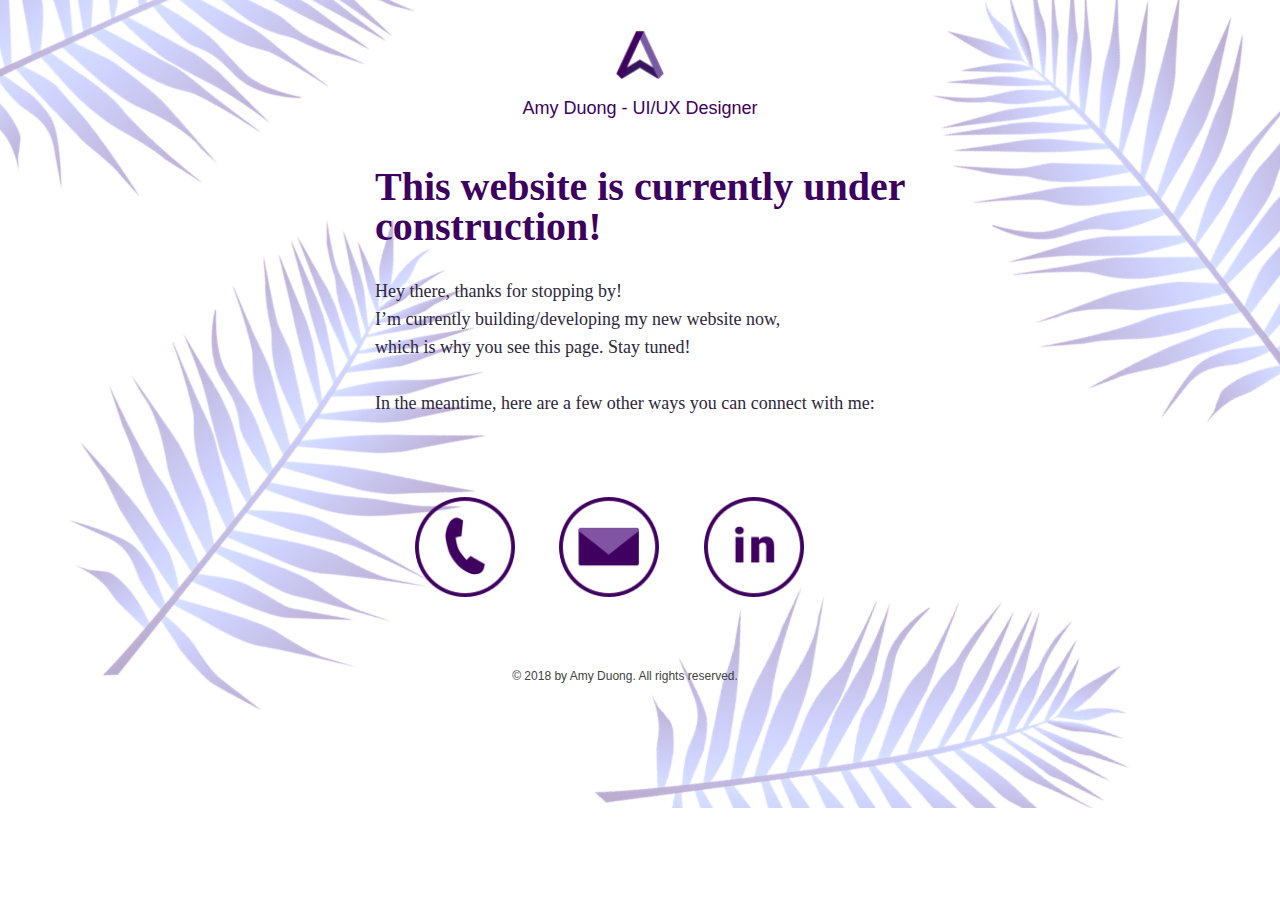
==== index.html @ e8aac8cb "Initial commit/release" ====
<!DOCTYPE html>
<html>

	<head>
		<meta charset="utf-8">
		<meta name="viewport" content="width=device-width, initial-scale=1.0">
		<title> Amy Duong - UX </title>

		<link rel="stylesheet" href="style.css">
	</head>

	<body>
		
		<header>
			<img src="img/icon.png" alt="icon">
			<h1> Amy Duong - UI/UX Designer</h1>
		</header>

		<main> 
			<h3>This website is currently under construction!</h3>
			
			<p>
			Hey there, thanks for stopping by!<br>
			I’m currently building/developing my new website now, <br>which is why you see this page. Stay tuned!
			
			<br><br>
			In the meantime, here are a few other ways you can connect with me:
			</p> 
		</main>


		<footer>
			<div id="footer-social"> 
				<a href="tel:5105006575">
					<img src="img/icon-phone.png" alt="phone icon">
				</a>

				<a href="mailto:amyduong@berkeley.edu"> 
					<img src="img/icon-mail.png" alt="email icon">
				</a>

				<a href="https://linkedin.com/in/amyduongux">
					<img src="img/icon-linkedin.png" alt="linkedin icon">
				</a>
			</div>
			<p>© 2018 by Amy Duong. All rights reserved.</p>
		</footer> 

	</body>

</html>
---- style.css ----
/* 
html5doctor.com Reset Stylesheet
v1.6.1
Last Updated: 2010-09-17
Author: Richard Clark - http://richclarkdesign.com 
Twitter: @rich_clark
*/

html, body, div, span, object, iframe,
h1, h2, h3, h4, h5, h6, p, blockquote, pre,
abbr, address, cite, code,
del, dfn, em, img, ins, kbd, q, samp,
small, strong, sub, sup, var,
b, i,
dl, dt, dd, ol, ul, li,
fieldset, form, label, legend,
table, caption, tbody, tfoot, thead, tr, th, td,
article, aside, canvas, details, figcaption, figure, 
footer, header, hgroup, menu, nav, section, summary,
time, mark, audio, video {
    margin:0;
    padding:0;
    border:0;
    outline:0;
    font-size:100%;
    vertical-align:baseline;
    background:transparent;
}

body {
    line-height:1;
}

article,aside,details,figcaption,figure,
footer,header,hgroup,menu,nav,section { 
    display:block;
}

nav ul {
    list-style:none;
}

blockquote, q {
    quotes:none;
}

blockquote:before, blockquote:after,
q:before, q:after {
    content:'';
    content:none;
}

a {
    margin:0;
    padding:0;
    font-size:100%;
    vertical-align:baseline;
    background:transparent;
}

/* change colours to suit your needs */
ins {
    background-color:#ff9;
    color:#000;
    text-decoration:none;
}

/* change colours to suit your needs */
mark {
    background-color:#ff9;
    color:#000; 
    font-style:italic;
    font-weight:bold;
}

del {
    text-decoration: line-through;
}

abbr[title], dfn[title] {
    border-bottom:1px dotted;
    cursor:help;
}

table {
    border-collapse:collapse;
    border-spacing:0;
}

/* change border colour to suit your needs */
hr {
    display:block;
    height:1px;
    border:0;   
    border-top:1px solid #cccccc;
    margin:1em 0;
    padding:0;
}

input, select {
    vertical-align:middle;
}


/* OVERRIDE */
* {
    text-decoration: none;
    margin: 0;
    padding: 0;
    border: 0;
}

html {
	background-image: url(img/bg-img.png);
    background-position: center;
    background-repeat: no-repeat;
    background-size: cover;
}

body {
    font-family: 'Poppins', 'Arial', 'Heiti SC', 'Heiti TC', sans-serif;
    margin: 0;
    width: 100%;
}

/* DESKTOP SITE */
	header {
	    width: 100%;
	    height: 100%;
	}

	header img {
	    width: 48px;
	    margin: 0 auto;
	    padding: 30px 0 0 0;
	    display: block;
	}

	header h1 {
		font-size: 18px;
		text-align: center;
		font-weight: 400;
		color: #3D005F;
		padding: 20px;
	}

	main {
		text-align: left;
	}

	main h3 {
		font-family: 'Poppins';
		font-size: 40px;
		color: #3D005F;
		width: 530px;
		margin: 0 auto;
		padding: 30px 0 20px 0;

	}

	main p {
		font-family: 'Gujarati Sangam MN';
		font-size: 18px;
		line-height: 28px;
		color: #2E273B;
		width: 530px;
		margin: 0 auto;
		padding: 10px 0;
	}

	footer {
	    width: 100vw;
	    margin: 0 auto;
	    display: block;
	}


	#footer-social {
		width: 490px;
	    display: block;
	    margin: 0 auto;
	    padding: 50px 0 20px 0;
	}

	#footer-social a {
	    display: inline-block;
	    margin: 0 auto;
	}

	#footer-social img {
	    width: 100px;
	    height: 100px;
	    padding: 20px;
	}

	footer p {
	    font-size: 12px;
	    text-align: center;
	    color: #424242;
	    padding: 30px 30px 10px 0;
	}

/*	MOBILE SITE  */

@media only screen and (max-width: 420px) {
	* {
    padding: 20px;
	}

	header {
		padding: 20px;
	}

	header img {
		width: 80px;
		margin: auto;
	}

	header h1 {
		font-size: 24px;
	}
}
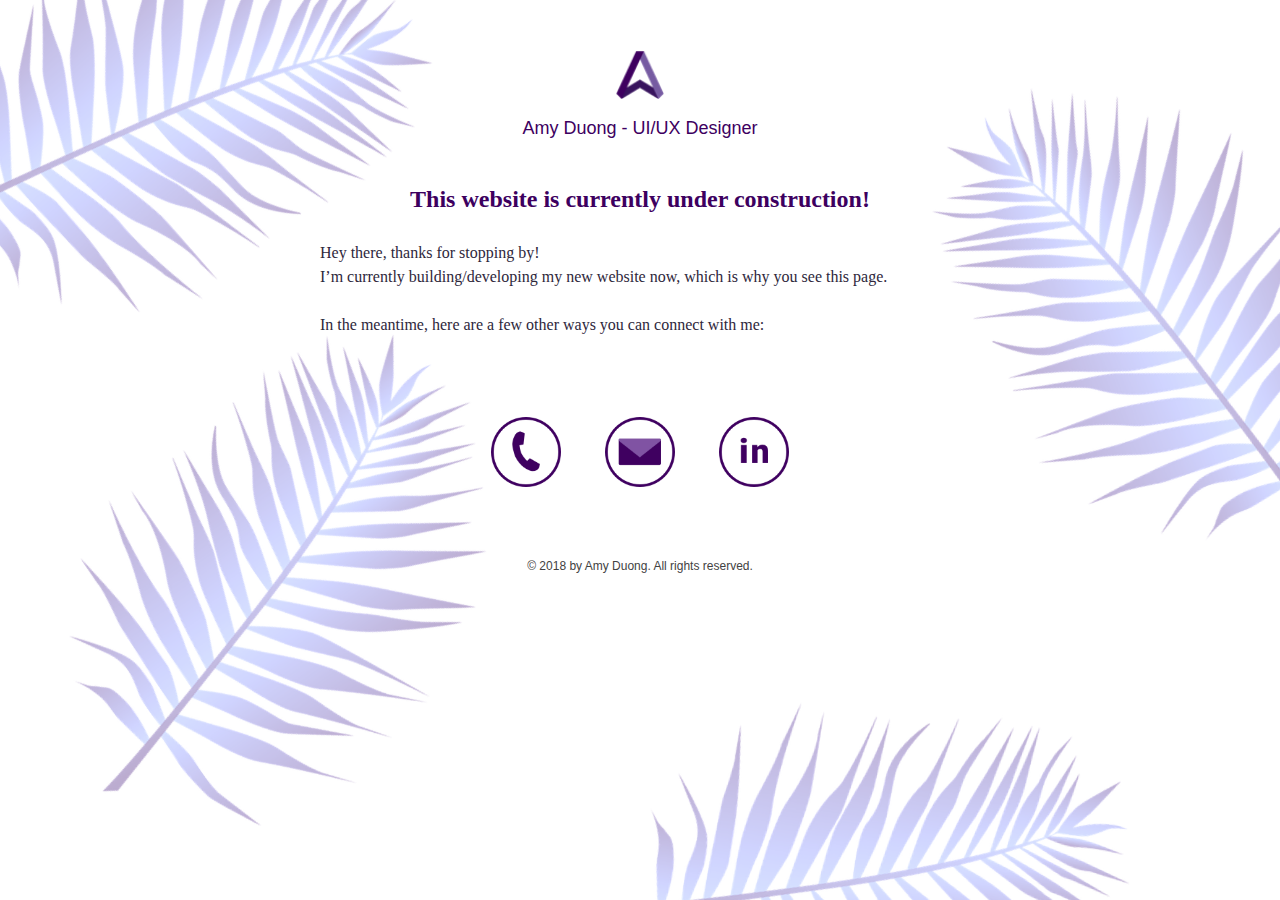
==== commit 11cc3d76: "Fixed css to be mobile friendly" ====
--- a/index.html
+++ b/index.html
@@ -21,7 +21,7 @@
 			
 			<p>
 			Hey there, thanks for stopping by!<br>
-			I’m currently building/developing my new website now, <br>which is why you see this page. Stay tuned!
+			I’m currently building/developing my new website now, which is why you see this page.
 			
 			<br><br>
 			In the meantime, here are a few other ways you can connect with me:
--- a/style.css
+++ b/style.css
@@ -112,21 +112,26 @@
 
 html {
 	background-image: url(img/bg-img.png);
-    background-position: center;
+    background-position: initial;
     background-repeat: no-repeat;
     background-size: cover;
 }
 
 body {
     font-family: 'Poppins', 'Arial', 'Heiti SC', 'Heiti TC', sans-serif;
-    margin: 0;
-    width: 100%;
-}
-
-/* DESKTOP SITE */
+}
+
+/* MOBILE SITE */
+@media only screen and (max-width: 420px) {
+	html {
+		background-image: url(img/bg-img-mobile420.png);
+		background-position: initial;
+	}
+
 	header {
 	    width: 100%;
 	    height: 100%;
+	    padding-top: 30px;
 	}
 
 	header img {
@@ -145,38 +150,40 @@
 	}
 
 	main {
-		text-align: left;
+		text-align: center;
 	}
 
 	main h3 {
 		font-family: 'Poppins';
-		font-size: 40px;
-		color: #3D005F;
-		width: 530px;
+		font-size: 24px;
+		color: #3D005F;
+		width: 80vw;
 		margin: 0 auto;
 		padding: 30px 0 20px 0;
 
 	}
 
 	main p {
+		text-align: left;
 		font-family: 'Gujarati Sangam MN';
-		font-size: 18px;
-		line-height: 28px;
+		font-size: 16px;
+		line-height: 24px;
 		color: #2E273B;
-		width: 530px;
-		margin: 0 auto;
-		padding: 10px 0;
+		width: 75vw;
+		margin: 0 auto;
+		padding: 30px 0 0 0;
 	}
 
 	footer {
-	    width: 100vw;
-	    margin: 0 auto;
-	    display: block;
+	    width: fit-content;
+	    margin: 0 auto;
+	    display: block;
+	    padding-top: 20px;
 	}
 
 
 	#footer-social {
-		width: 490px;
+		width: fit-content;
 	    display: block;
 	    margin: 0 auto;
 	    padding: 50px 0 20px 0;
@@ -188,8 +195,8 @@
 	}
 
 	#footer-social img {
-	    width: 100px;
-	    height: 100px;
+	    width: 70px;
+	    height: 70px;
 	    padding: 20px;
 	}
 
@@ -197,33 +204,96 @@
 	    font-size: 12px;
 	    text-align: center;
 	    color: #424242;
-	    padding: 30px 30px 10px 0;
-	}
-
-/*	MOBILE SITE  */
-
-@media only screen and (max-width: 420px) {
-	* {
-    padding: 20px;
-	}
-
+	    padding: 30px 0 10px 0;
+	}
+}
+
+
+/* DESKTOP */
+@media only screen and (min-width: 750px) {
 	header {
+	    width: 100%;
+	    height: 100%;
+	}
+
+	header img {
+	    width: 48px;
+	    margin: 0 auto;
+	    padding: 50px 0 0 0;
+	    display: block;
+	}
+
+	header h1 {
+		font-size: 18px;
+		text-align: center;
+		font-weight: 400;
+		color: #3D005F;
 		padding: 20px;
 	}
 
-	header img {
-		width: 80px;
-		margin: auto;
-	}
-
-	header h1 {
+	main {
+		text-align: center;
+	}
+
+	main h3 {
+		font-family: 'Poppins';
 		font-size: 24px;
-	}
-}
-
-
-
-
-
-
-
+		color: #3D005F;
+		width: 80vw;
+		margin: 0 auto;
+		padding: 30px 0 20px 0;
+
+	}
+
+	main p {
+		text-align: left;
+		font-family: 'Gujarati Sangam MN';
+		font-size: 16px;
+		line-height: 24px;
+		color: #2E273B;
+		width: 50vw;
+		margin: 0 auto;
+		padding: 10px 0;
+	}
+
+	footer {
+	    width: fit-content;
+	    margin: 0 auto;
+	    display: block;
+	}
+
+
+	#footer-social {
+		width: fit-content;
+	    display: block;
+	    margin: 0 auto;
+	    padding: 50px 0 20px 0;
+	}
+
+	#footer-social a {
+	    display: inline-block;
+	    margin: 0 auto;
+	}
+
+	#footer-social img {
+	    width: 70px;
+	    height: 70px;
+	    padding: 20px;
+	}
+
+	footer p {
+	    font-size: 12px;
+	    text-align: center;
+	    color: #424242;
+	    padding: 30px 0 10px 0;
+	}
+}
+
+
+
+
+
+
+
+
+
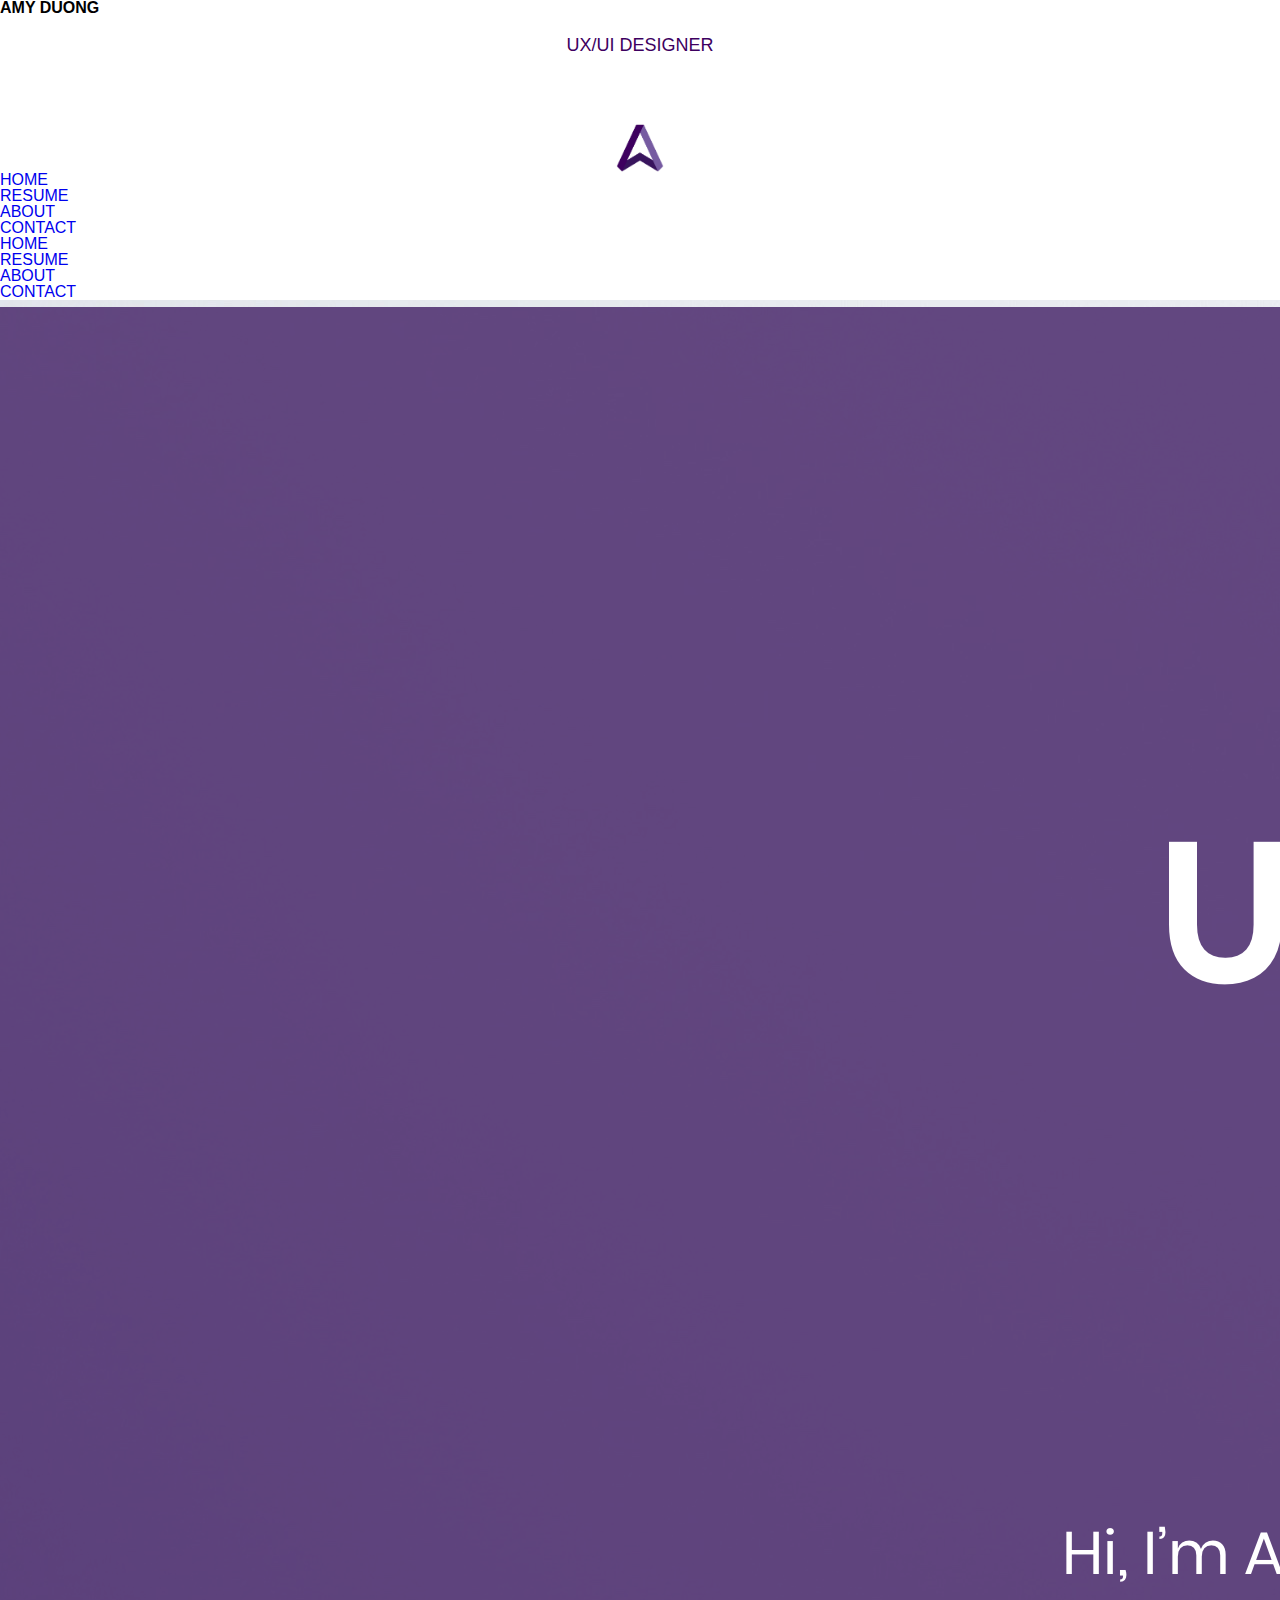
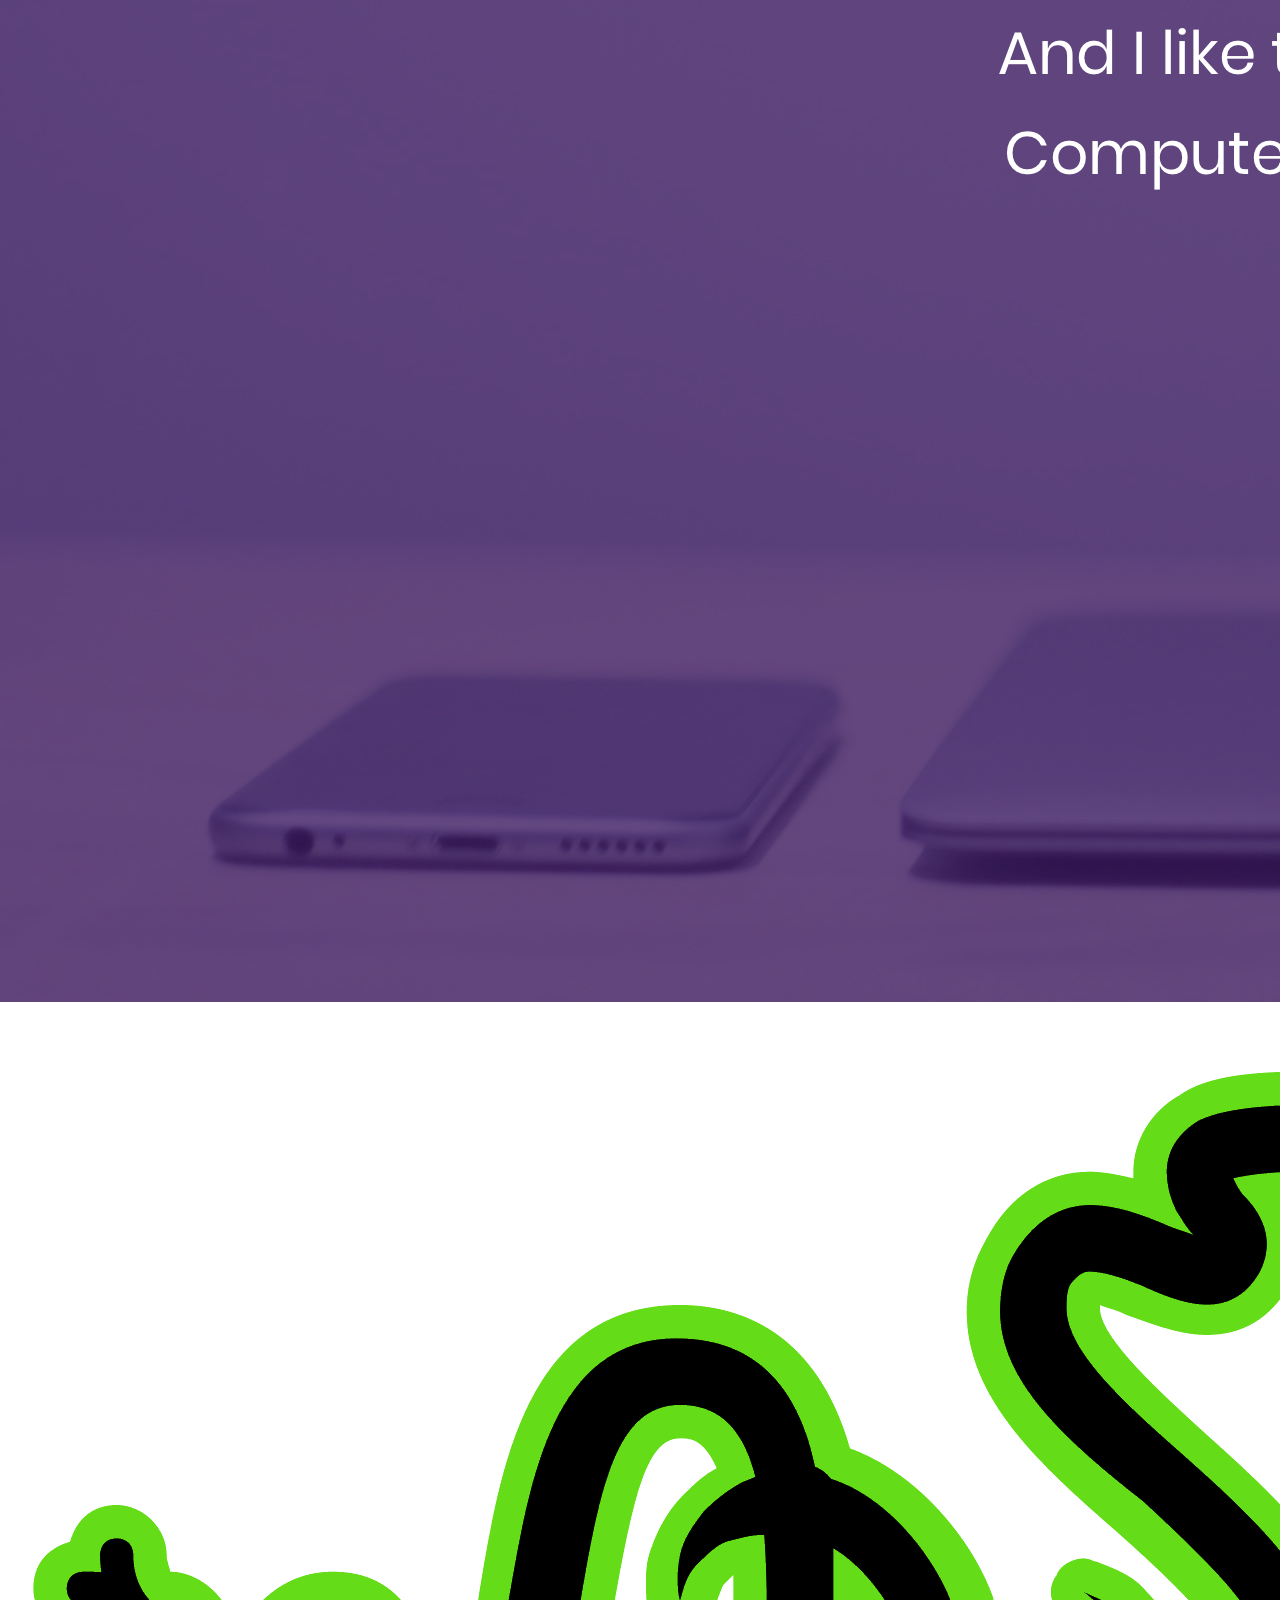
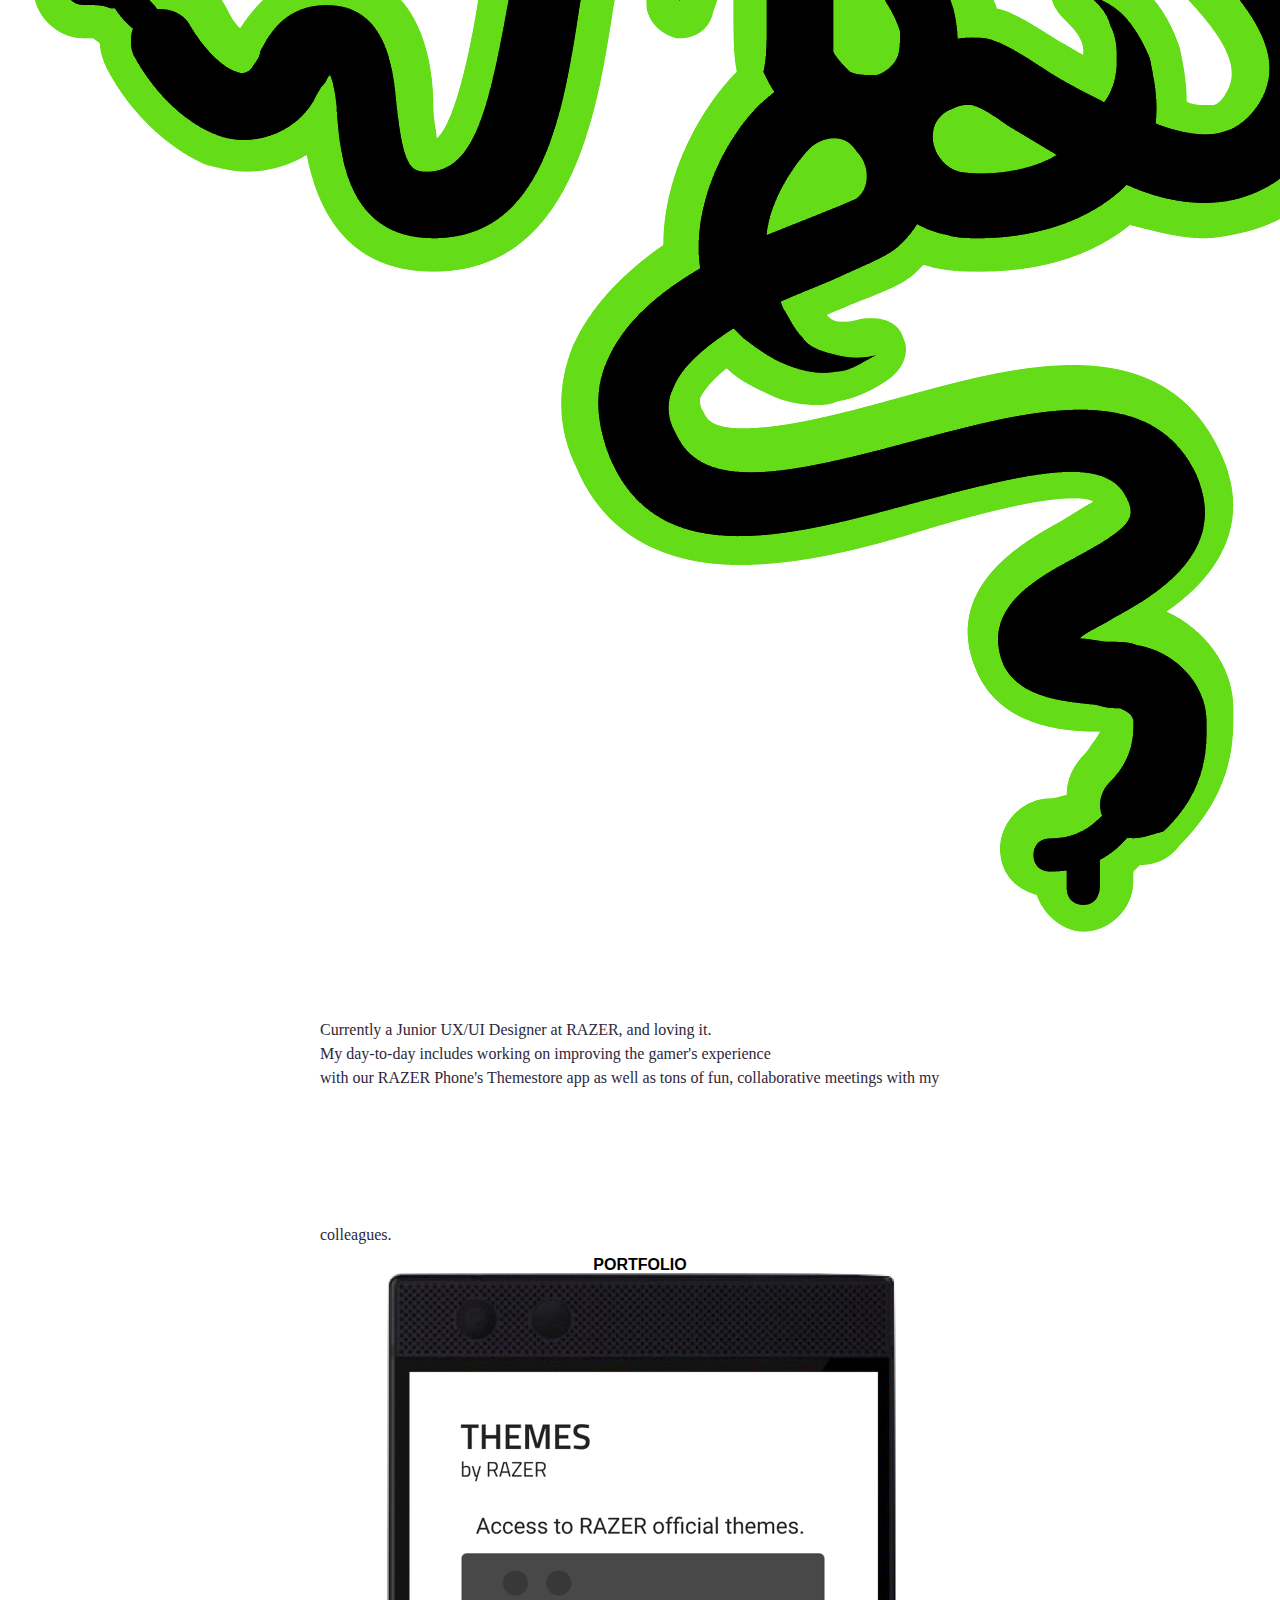
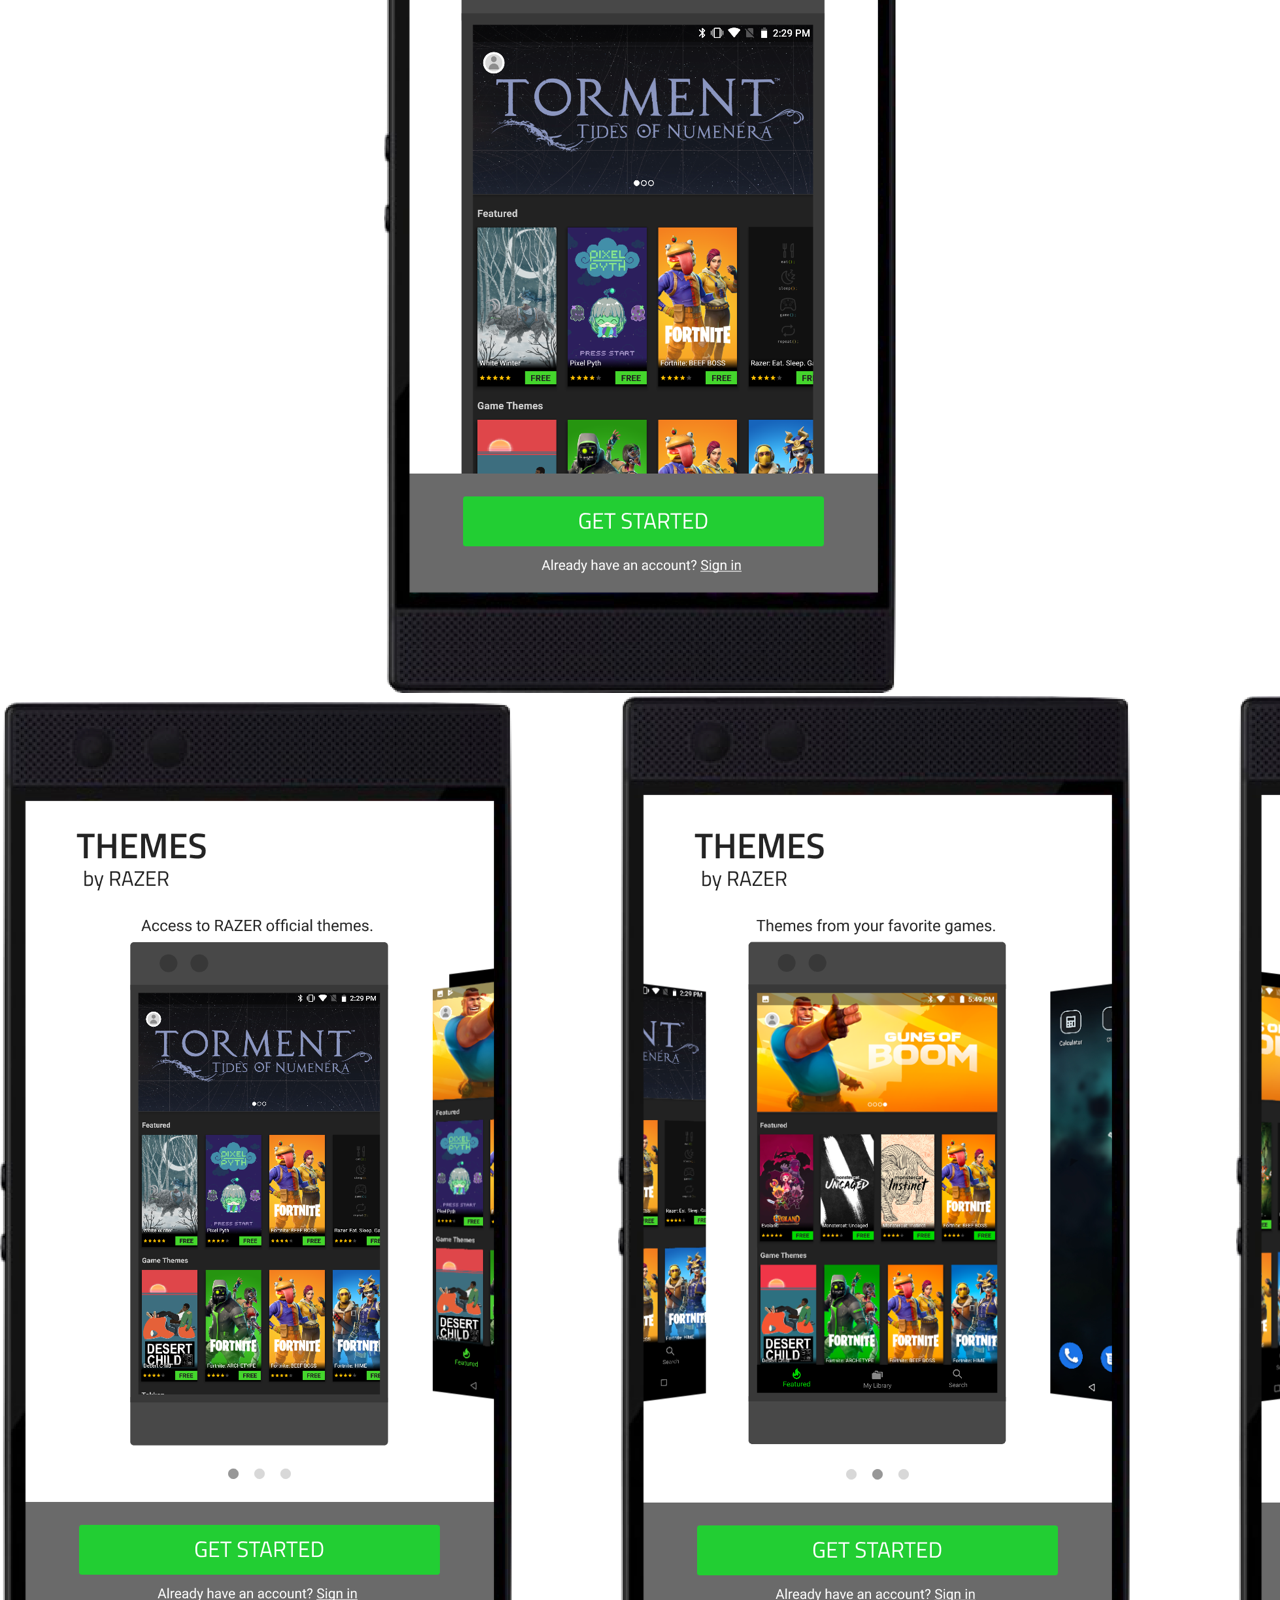
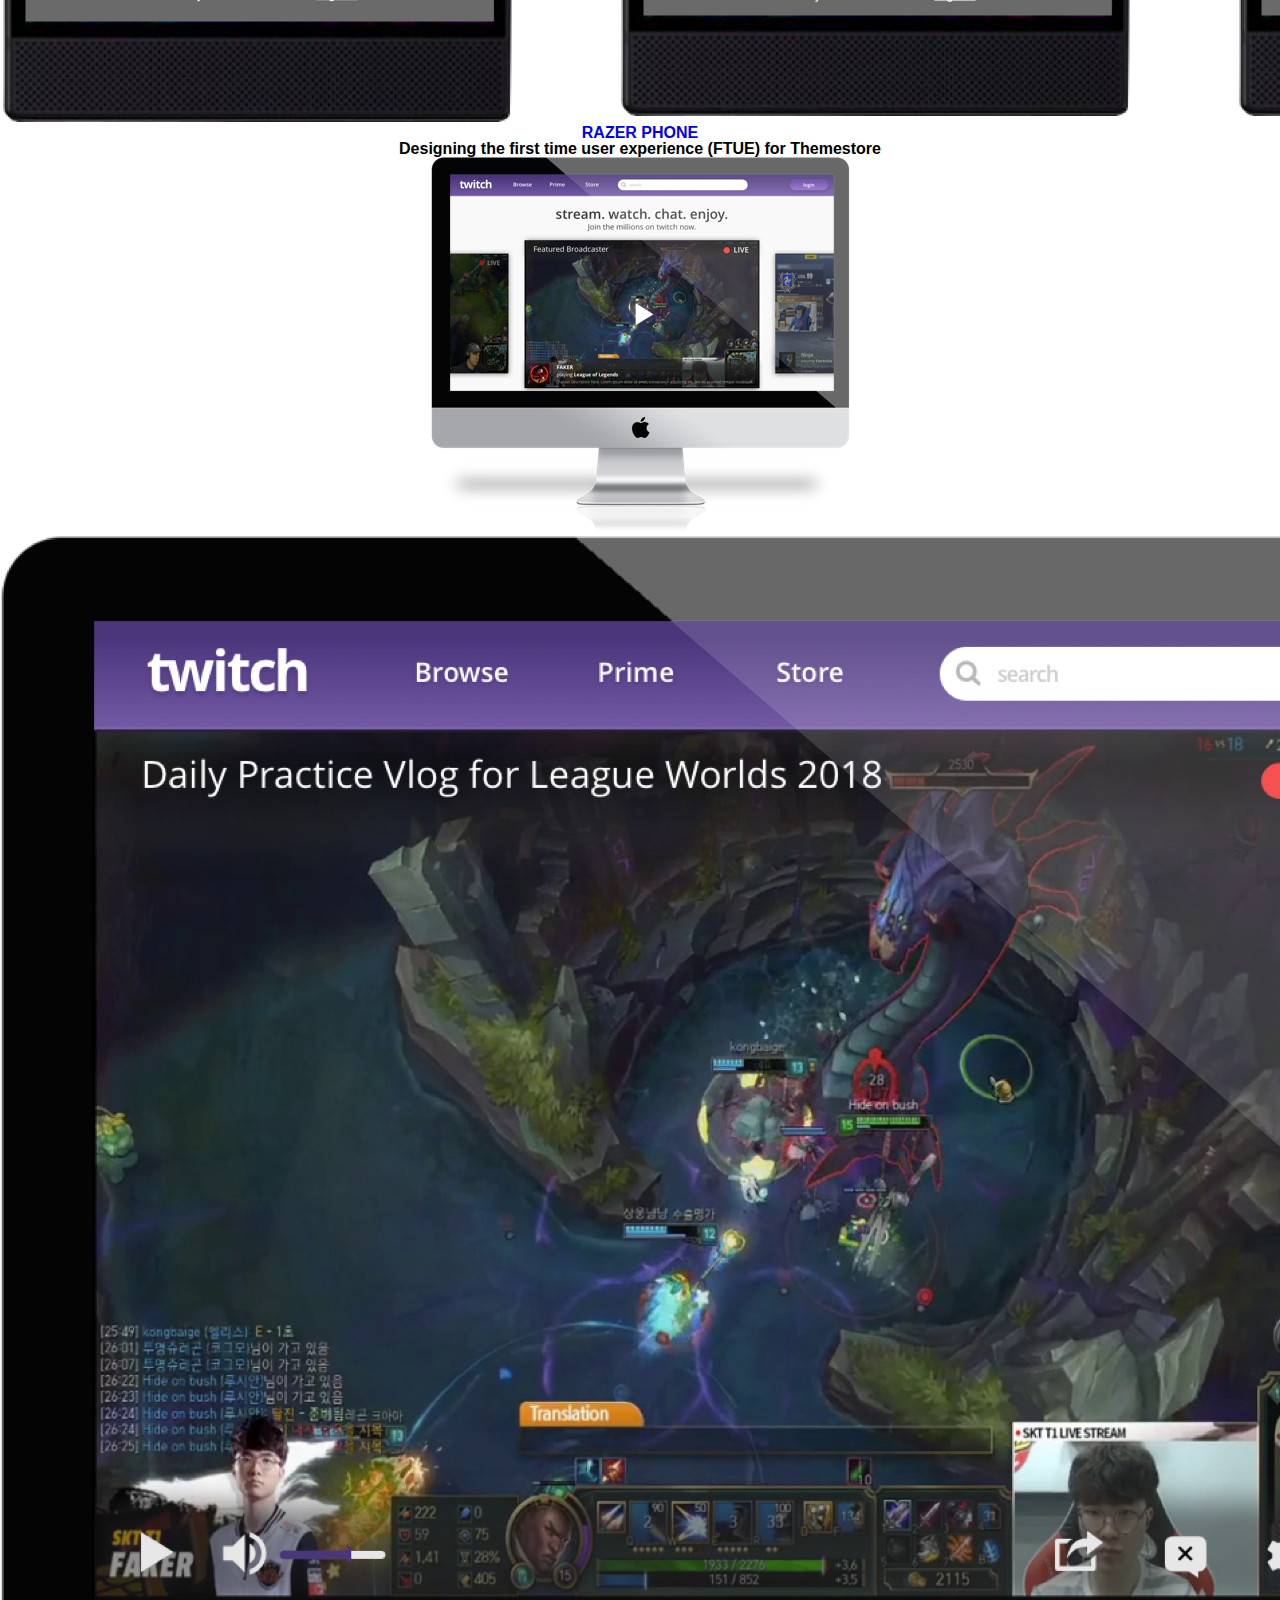
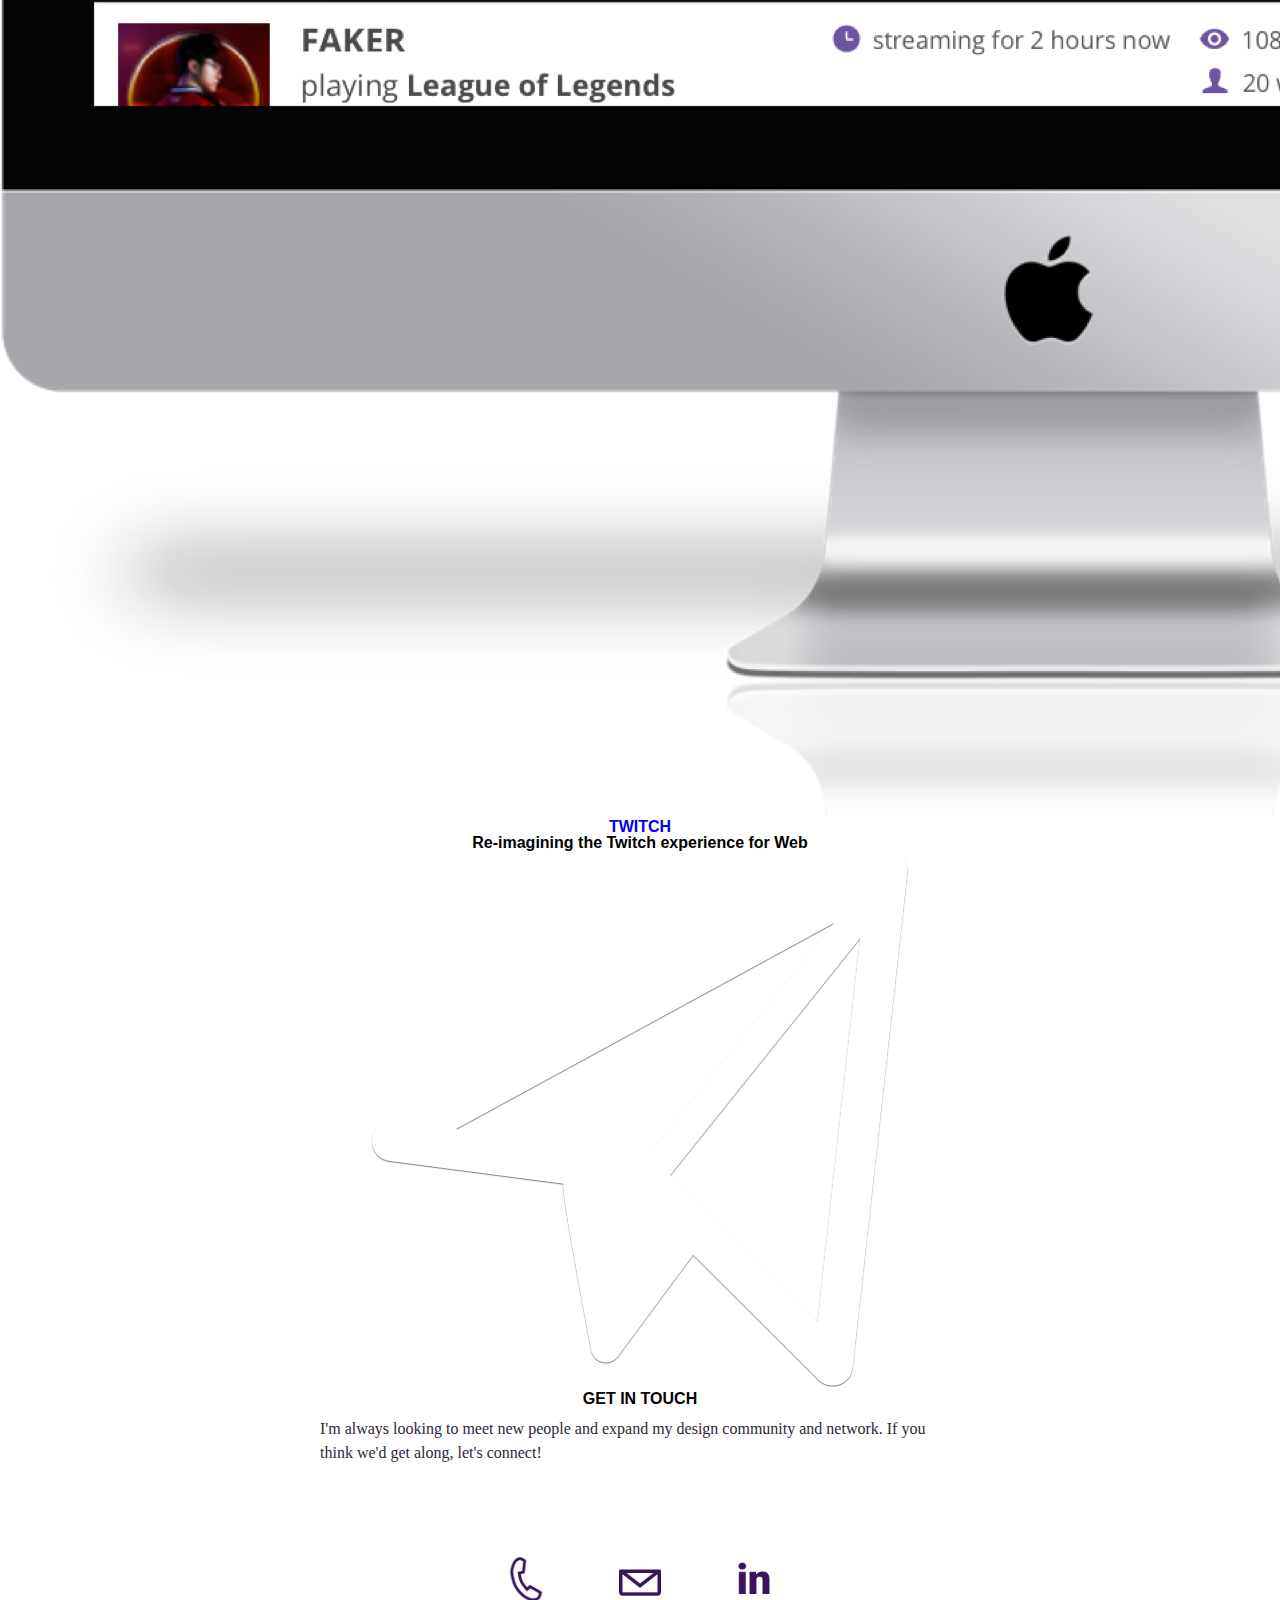
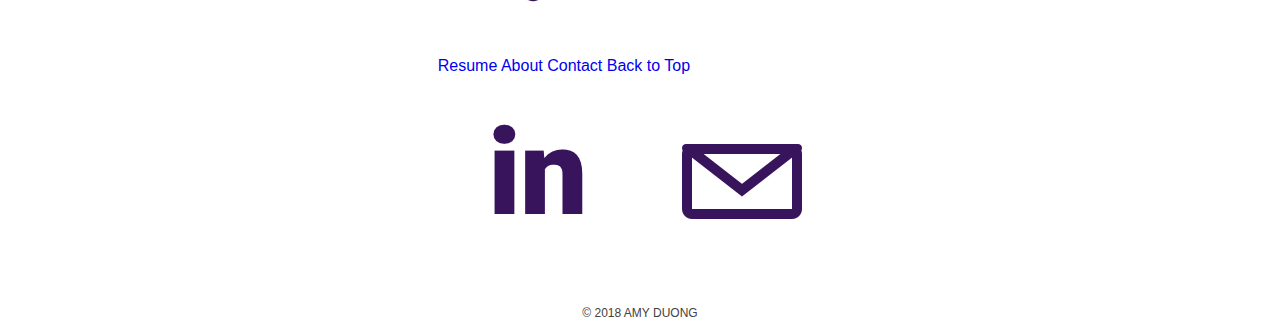
==== commit c60966dc: "Initial Website Build" ====
--- a/index.html
+++ b/index.html
@@ -2,49 +2,93 @@
 <html>
 
 	<head>
-		<meta charset="utf-8">
-		<meta name="viewport" content="width=device-width, initial-scale=1.0">
-		<title> Amy Duong - UX </title>
-
-		<link rel="stylesheet" href="style.css">
+		<meta charset="utf-8"/>
+		<meta name="viewport" content="width=device-width, initial-scale=1">
+		<title>Amy Duong - UX Designer</title>
+		<link rel="stylesheet" type="text/css" href="style.css"/>
+		<link rel="shortcut icon" type="image/png" href="img/favicon.png"/>
 	</head>
 
 	<body>
-		
 		<header>
-			<img src="img/icon.png" alt="icon">
-			<h1> Amy Duong - UI/UX Designer</h1>
+			<div class="mobile-show">
+				<h2> AMY DUONG </h2>
+				<h1> UX/UI DESIGNER </h1>
+				<a href="index.html"> <img id="icon" src="img/icon.png"> </a> 
+			</div>
+
+			<nav class="mobile-show"> 
+				<ul>
+					<li> <a href="index.html" class="current"> HOME </a></li>
+					<li> <a href="#.html"> RESUME </a></li>
+					<li> <a href="#.html"> ABOUT </a></li>
+					<li> <a href="#.html"> CONTACT </a></li>
+				</ul>
+			</nav>
+
+			<nav class="mobile-hide"> 
+				<a href="#" id="menu-icon"> </a>
+				<ul>
+					<li> <a href="index.html" class="current"> HOME </a></li>
+					<li> <a href="resume.html"> RESUME </a></li>
+					<li> <a href="about.html"> ABOUT </a></li>
+					<li> <a href="contact.html"> CONTACT </a></li>
+				</ul>
+			</nav>
 		</header>
+		<!---End Header--->
 
-		<main> 
-			<h3>This website is currently under construction!</h3>
+		<main>
+			<img id="heroimage" class="mobile-hide" src="img/heroimage.png">
+
+			<div id="resume-section" class="mobile-hide"> 
+				<img id="razer-img" src="img/razer.png">
+				<p> Currently a Junior UX/UI Designer at RAZER, and loving it. <br> My day-to-day includes working on improving the gamer's experience <br>with our RAZER Phone's Themestore app as well as tons of fun, collaborative meetings with my colleagues. 
+				<a href="resume.html"> <img id="resume-button" src="img/resume-button.png"> </a> 
+			</div>
 			
-			<p>
-			Hey there, thanks for stopping by!<br>
-			I’m currently building/developing my new website now, which is why you see this page.
-			
-			<br><br>
-			In the meantime, here are a few other ways you can connect with me:
-			</p> 
+			<h4 class="mobile-hide"> PORTFOLIO </h4>
+			<a href="#.html"> <img id="proj1-mobileimg" class="mobile-show" src="img/rp-image-mobile.png"> </a>
+			<a href="#.html"> <img id="proj1-desktopimg" class="mobile-hide" src="img/rp-image-desktop.png"> </a>
+			<a href="#.html"> <h2> RAZER PHONE </h2> </a>
+			<h1> Designing the first time user experience (FTUE) for Themestore </h1>
+
+			<div id="proj1-2border"> </div>
+			<a href="#.html"> <img id="proj2-mobileimg" class="mobile-show" src="img/twitch-image-mobile.png"> </a>
+			<a href="#.html"> <img id="proj2-desktopimg" class="mobile-hide" src="img/twitch-image-desktop.png"> </a>
+			<a href="#.html"> <h2> TWITCH </h2> </a>
+			<h1> Re-imagining the Twitch experience for Web </h1>
+
+			<section class="mobile-hide"> 
+				<img id="airplane" src="img/airplane.png">
+				<h2> GET IN TOUCH </h2>
+				<p> I'm always looking to meet new people and expand my design community and network. If you think we'd get along, let's connect! </p>
+
+				<div id="footer-social"> 
+					<a href="tel:5105006575"> <img src="img/icon-phone-footer.png" alt="phone icon"> </a>
+					<a href="mailto:amyduong@berkeley.edu"> <img src="img/icon-email.png" alt="email icon"> </a>
+					<a href="https://linkedin.com/in/amyduongux"> <img src="img/icon-linkedin.png" alt="linkedin icon"> </a>
+				</div>
+			</section>
 		</main>
 
+		<footer>
+			<div class="mobile-show"> 
+				<div class="footer-nav"> 
+					<a href="resume.html">Resume</a>
+					<a href="about.html">About</a>
+					<a href="contact.html">Contact</a>
+					<a href="index.html">Back to Top</a>
+				</div>
 
-		<footer>
-			<div id="footer-social"> 
-				<a href="tel:5105006575">
-					<img src="img/icon-phone.png" alt="phone icon">
-				</a>
+				<div class="footer-social"> 
+					<a href="https://linkedin.com/in/amyduongux"> <img src="img/icon-linkedin.png" alt="LinkedIn icon"> </a>
 
-				<a href="mailto:amyduong@berkeley.edu"> 
-					<img src="img/icon-mail.png" alt="email icon">
-				</a>
-
-				<a href="https://linkedin.com/in/amyduongux">
-					<img src="img/icon-linkedin.png" alt="linkedin icon">
-				</a>
+					<a href="mailto:amyduong@berkeley.edu"> <img src="img/icon-email.png" alt="E-mail icon"> </a>
+					<p>© 2018 AMY DUONG</p>
+				</div>
 			</div>
-			<p>© 2018 by Amy Duong. All rights reserved.</p>
-		</footer> 
+		</footer>
 
 	</body>
 
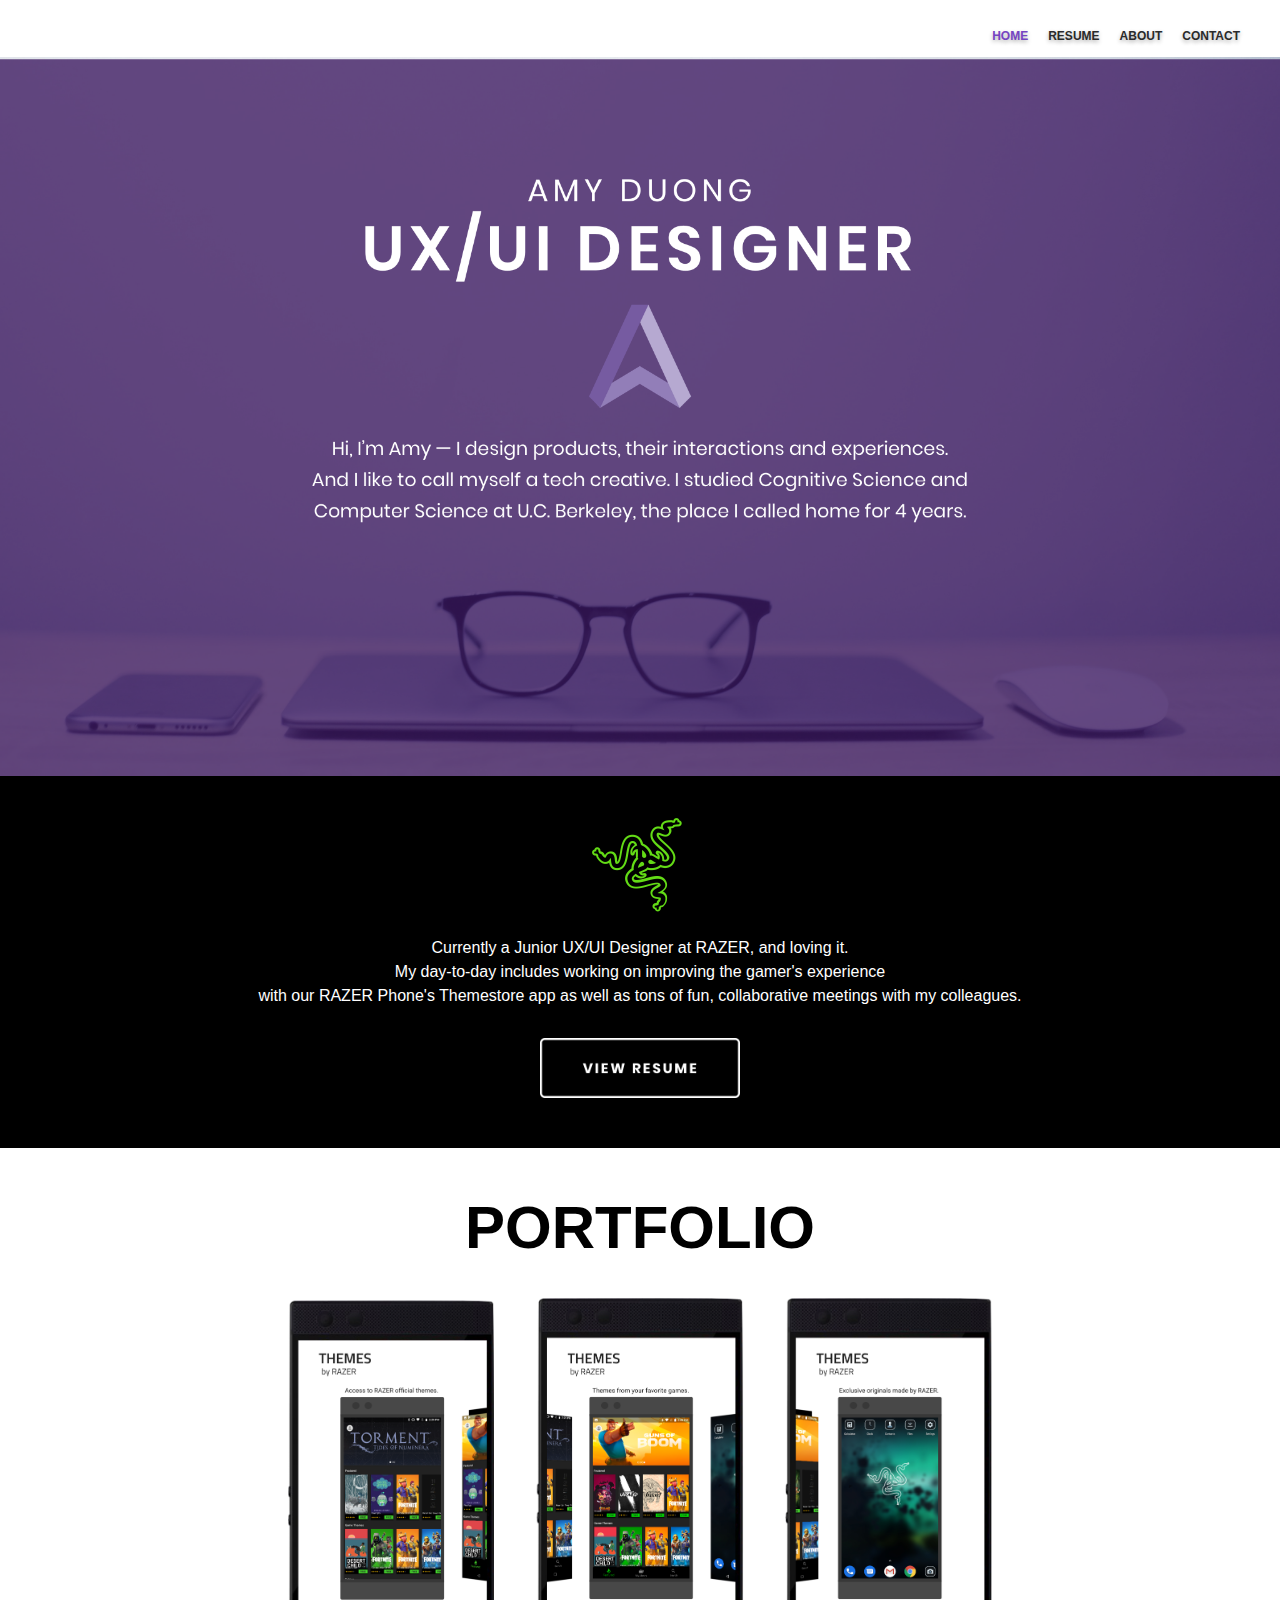
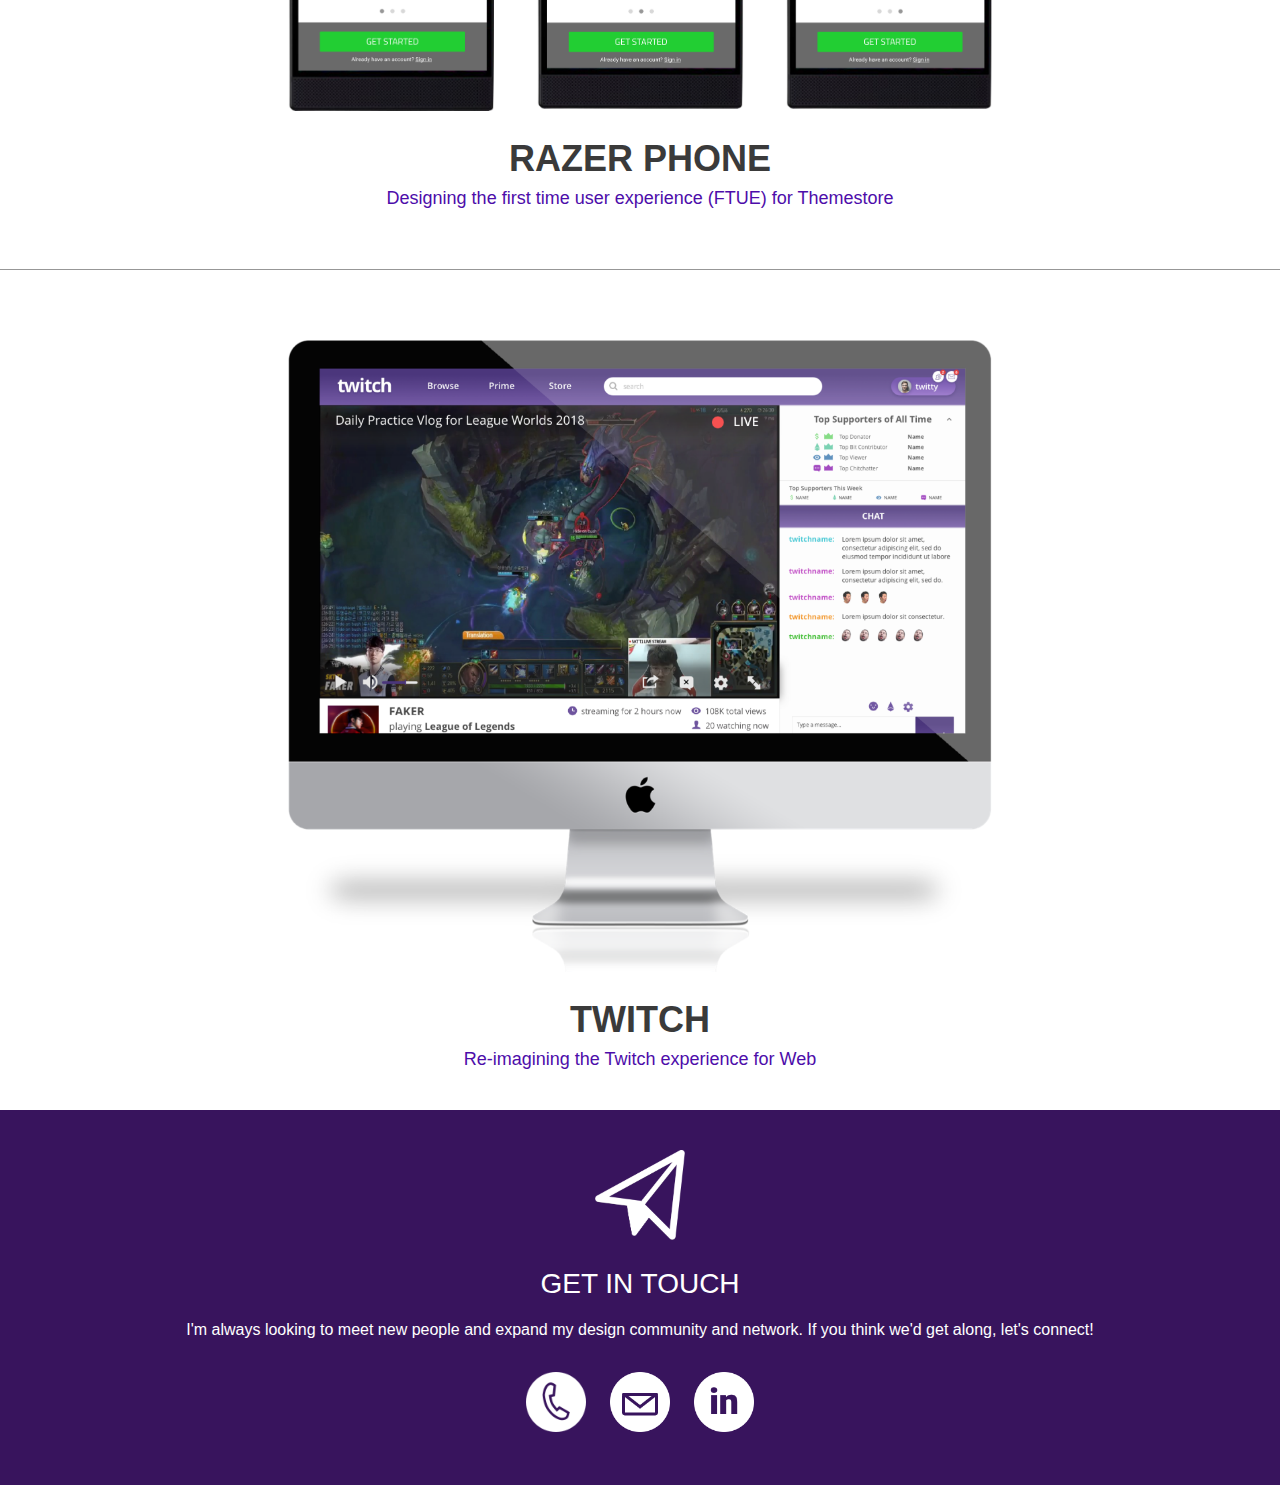
==== commit dcbf1c79: "Fix mouse over style and hrefs" ====
--- a/index.html
+++ b/index.html
@@ -20,9 +20,9 @@
 			<nav class="mobile-show"> 
 				<ul>
 					<li> <a href="index.html" class="current"> HOME </a></li>
-					<li> <a href="#.html"> RESUME </a></li>
-					<li> <a href="#.html"> ABOUT </a></li>
-					<li> <a href="#.html"> CONTACT </a></li>
+					<li> <a href="resume.html"> RESUME </a></li>
+					<li> <a href="about.html"> ABOUT </a></li>
+					<li> <a href="contact.html"> CONTACT </a></li>
 				</ul>
 			</nav>
 
--- a/style.css
+++ b/style.css
@@ -101,199 +101,433 @@
     vertical-align:middle;
 }
 
-
-/* OVERRIDE */
-* {
-    text-decoration: none;
-    margin: 0;
-    padding: 0;
-    border: 0;
-}
-
-html {
-	background-image: url(img/bg-img.png);
-    background-position: initial;
-    background-repeat: no-repeat;
-    background-size: cover;
-}
-
-body {
-    font-family: 'Poppins', 'Arial', 'Heiti SC', 'Heiti TC', sans-serif;
-}
-
 /* MOBILE SITE */
-@media only screen and (max-width: 420px) {
-	html {
-		background-image: url(img/bg-img-mobile420.png);
-		background-position: initial;
+@media only screen and 
+	(max-width: 320px) {
+	.mobile-show {
+		display: block;
+	}
+
+	.mobile-hide {
+		display: none;
+	}
+
+	nav {
+		display: block;
+		margin: 0 auto;
+		width: fit-content;
+		height: fit-content;
+		font-size: 90%;
+		padding-top: 10px;
+		padding-bottom: 40px;
+	}
+
+	ul {
+		list-style-type: none;
+	}
+
+	nav ul li {
+		display: inline-block;
+		float: left;
+		font-family: 'Heitic SC', 'Heiti TC', sans-serif;
+		font-size: 14px;
+		padding: 10px;
+		color: #2A2A2A;
+		font-weight: 800;
+		text-shadow: 0px 3px 4px #ABABAB;
+	}
+
+	nav ul li a {
+		color: #2A2A2A;
+		text-decoration: none;
+	}
+
+	.current {
+		color: #7544C2;
+	}
+
+	nav ul li a:hover {
+		color: red;
+	}
+
+}
+
+@media only screen 
+	and (min-width: 320px)
+	and (max-width: 480px) {
+
+	.mobile-show {
+		display: block;
+	}
+
+	.mobile-hide {
+		display: none;
 	}
 
 	header {
-	    width: 100%;
-	    height: 100%;
-	    padding-top: 30px;
-	}
-
-	header img {
-	    width: 48px;
-	    margin: 0 auto;
-	    padding: 30px 0 0 0;
-	    display: block;
+		width: 100%;
+		height: fit-content;
+	}
+
+	header a img {
+		width: 60px;
+		display: block;
+		margin: 0 auto;
+		padding: 20px 0 10px 0;
+	}
+
+	header h2 {
+		font-family: 'Heiti SC', 'Heiti TC', sans-serif;
+		text-align: center;
+		font-size: 24px;
+		color: #542F8F;
+		padding-top: 40px;
 	}
 
 	header h1 {
-		font-size: 18px;
+		font-family: 'Heiti SC', 'Heiti TC', sans-serif;
 		text-align: center;
-		font-weight: 400;
-		color: #3D005F;
-		padding: 20px;
-	}
-
-	main {
+		font-size: 16px;
+		color: #765BA1;
+	}
+
+	nav {
+		display: block;
+		margin: 0 auto;
+		width: fit-content;
+		height: fit-content;
+		font-size: 90%;
+		padding-top: 10px;
+		padding-bottom: 40px;
+	}
+
+	ul {
+		list-style-type: none;
+	}
+
+	nav ul li {
+		display: inline-block;
+		float: left;
+		font-family: 'Heiti SC', 'Heiti TC', sans-serif;
+		padding: 10px;
+		color: #2A2A2A;
+		font-weight: 800;
+		text-shadow: 0px 3px 4px #ABABAB;
+	}
+
+	nav ul li a {
+		color: #2A2A2A;
+		text-decoration: none;
+	}
+
+	.current {
+		color: #7544C2;
+	}
+
+	nav ul li a:hover {
+		color: gray;
+	}
+
+	main div a img {
+		height: fit-content;
+	}
+
+	main a {
+		text-decoration: none;
+	}
+
+	main a h2 {
+		font-size: 32px;
 		text-align: center;
-	}
-
-	main h3 {
-		font-family: 'Poppins';
-		font-size: 24px;
-		color: #3D005F;
-		width: 80vw;
+		font-family: 'Heiti SC', 'Heiti TC', sans-serif;
+		display: block;
+		color: #3A3A3A;
+		padding: 20px 0 0 0;
+	}
+
+	main h1 {
+		font-size: 16px;
+		text-align: center;
+		font-family: 'Poppins', 'Roboto', sans-serif;
+		color: #4D0DAA;
+		font-weight: 500;
+		padding: 10px 50px;
+		line-height: 22px;
+		display: block;
+	}
+
+	#proj1-mobileimg {
+		display: block;
 		margin: 0 auto;
-		padding: 30px 0 20px 0;
-
-	}
-
-	main p {
-		text-align: left;
-		font-family: 'Gujarati Sangam MN';
-		font-size: 16px;
-		line-height: 24px;
-		color: #2E273B;
-		width: 75vw;
+		width: 55%;
+		padding: 10px 0;
+	}
+
+	#proj1-2border {
+		width: 100%;
+		height: 1px;
+		display: block;
+		background-color: #979797;
+		margin: 50px auto;
+	}
+
+	#proj2-mobileimg {
+		display: block;
 		margin: 0 auto;
-		padding: 30px 0 0 0;
+		width: 65%;
+		padding: 10px 0;
 	}
 
 	footer {
-	    width: fit-content;
+		font-family: 'Heiti SC', 'Heiti TC', sans-serif;
+	    background-color: #38145D;
+	    width: 100vw;
 	    margin: 0 auto;
 	    display: block;
-	    padding-top: 20px;
-	}
-
-
-	#footer-social {
-		width: fit-content;
+	    margin-top: 50px;
+	}
+
+	.footer-nav a {
+	    font-size: 14px;
+	    text-transform: uppercase;
+	    text-align: center;
+	    letter-spacing: 3px;
+	    padding: 25px 0;
+	    color: #fff;
+	    display: block;
+	    border-bottom: 0.25px solid #A7A7A7; 
+	    text-decoration: none;
+	}
+
+	.footer-social {
 	    display: block;
 	    margin: 0 auto;
-	    padding: 50px 0 20px 0;
-	}
-
-	#footer-social a {
+	    padding: 20px 0;
+	    width: fit-content;
+	}
+
+	.footer-social a {
 	    display: inline-block;
 	    margin: 0 auto;
 	}
 
-	#footer-social img {
-	    width: 70px;
-	    height: 70px;
-	    padding: 20px;
+	.footer-social img {
+	    width: 40px;
+	    height: 40px;
+	    padding: 10px;
 	}
 
 	footer p {
 	    font-size: 12px;
+	    font-weight: 200;
 	    text-align: center;
-	    color: #424242;
-	    padding: 30px 0 10px 0;
-	}
-}
-
-
-/* DESKTOP */
-@media only screen and (min-width: 750px) {
-	header {
-	    width: 100%;
-	    height: 100%;
-	}
-
-	header img {
-	    width: 48px;
-	    margin: 0 auto;
-	    padding: 50px 0 0 0;
-	    display: block;
-	}
-
-	header h1 {
-		font-size: 18px;
-		text-align: center;
-		font-weight: 400;
-		color: #3D005F;
-		padding: 20px;
-	}
-
-	main {
-		text-align: center;
-	}
-
-	main h3 {
-		font-family: 'Poppins';
-		font-size: 24px;
-		color: #3D005F;
-		width: 80vw;
-		margin: 0 auto;
-		padding: 30px 0 20px 0;
-
-	}
-
-	main p {
-		text-align: left;
-		font-family: 'Gujarati Sangam MN';
-		font-size: 16px;
-		line-height: 24px;
-		color: #2E273B;
-		width: 50vw;
-		margin: 0 auto;
-		padding: 10px 0;
-	}
-
-	footer {
-	    width: fit-content;
-	    margin: 0 auto;
-	    display: block;
-	}
-
-
-	#footer-social {
-		width: fit-content;
-	    display: block;
-	    margin: 0 auto;
-	    padding: 50px 0 20px 0;
-	}
-
-	#footer-social a {
-	    display: inline-block;
-	    margin: 0 auto;
-	}
-
-	#footer-social img {
-	    width: 70px;
-	    height: 70px;
-	    padding: 20px;
-	}
-
-	footer p {
-	    font-size: 12px;
-	    text-align: center;
-	    color: #424242;
-	    padding: 30px 0 10px 0;
-	}
-}
-
-
-
-
-
-
-
-
-
+	    color: #fff;
+	    padding: 10px 0 25px 0;
+	}
+
+
+} /* END MOBILE CODE */
+
+
+
+/*  DESKTOP SITE  */ 
+@media only screen 
+	and (min-width: 750px) {		
+		.mobile-show {
+			display: none;
+		}
+
+		.mobile-hide {
+			display: block;
+		}
+
+		body {
+			font-family: 'Poppins', 'Roboto', sans-serif;
+			margin: 0;
+			line-height: 1;
+		}
+
+		nav {
+			display: inline-block;
+			float: right;
+			margin: 20px 30px 5px 0;
+			font-size: 75%;
+		}
+
+		ul {
+			list-style-type: none;
+		}
+
+		nav ul li {
+			font-family: 'Heiti SC', 'Heiti TC', sans-serif;
+			display: inline-block;
+			float: left;
+			font-weight: 800;
+			text-shadow: 0px 2px 4px #ABABAB;
+			font-size: 100%;
+			padding: 10px;
+		}
+
+		nav ul li a {
+			color: #2A2A2A;
+			font-weight: lighter;
+			text-decoration: none;
+		}
+
+		nav ul li a:hover {
+			color: gray;
+		}
+
+		.current {
+			color: #7544C2;
+		}
+
+
+		main {
+			/*margin-top: 50px;*/
+		}
+
+		#heroimage {
+			width: 100vw;
+		}
+
+		#resume-section {
+			width: 100%;
+			background-color: #000;
+			padding: 30px 0;
+		}
+
+		#resume-section p {
+			padding: 20px 0;
+			color: #fff;
+			font-weight: 300;
+			font-size: 16px;
+			text-align: center;
+			line-height: 24px;
+		}
+
+		#razer-img {
+			width: 100px;
+			margin: 0 auto;
+			display: block;
+			padding-top: 10px;
+		}
+
+		#resume-button {
+			width: 200px;
+			height: 60px;
+			padding-top: 30px;
+			margin: 0 auto;
+			display: block;
+		}
+
+		main h4 {
+			margin: 50px 0 30px 0;
+			font-size: 60px;
+			text-align: center;
+		}
+
+		#proj1-2border {
+			width: 100%;
+			height: 1px;
+			display: block;
+			background-color: #979797;
+			margin: 50px auto;
+		}
+
+		main div a img {
+			height: fit-content;
+		}
+
+		main a {
+			text-decoration: none;
+		}
+
+		main a h2 {
+			font-size: 36px;
+			text-align: center;
+			font-family: 'Heiti SC', 'Heiti TC', sans-serif;
+			display: block;
+			color: #3A3A3A;
+			padding: 20px 0 0 0;
+		}
+
+		main h1 {
+			font-size: 18px;
+			text-align: center;
+			font-family: 'Poppins', 'Roboto', sans-serif;
+			color: #4D0DAA;
+			font-weight: 500;
+			padding: 10px 50px;
+			line-height: 22px;
+			display: block;
+		}
+
+		#proj1-desktopimg {
+			display: block;
+			margin: 0 auto;
+			width: 55%;
+			padding: 10px 0;
+		}
+
+		#proj2-desktopimg {
+			display: block;
+			margin: 0 auto;
+			width: 55%;
+			padding: 20px 0 10px 0;
+		}
+
+		main section {
+			margin-top: 30px;
+			width: 100%;
+			background-color: #38145D;
+			padding: 30px 0 40px 0;
+		}
+
+		#airplane {
+			width: 90px;
+			margin: 10px auto 30px auto;
+			display: block;
+		}
+
+		main section h2 {
+			font-size: 28px;
+			color: #fff;
+			font-weight: 500;
+			text-align: center;
+		}
+
+		main section p {
+			padding: 20px 0;
+			color: #fff;
+			font-weight: 300;
+			font-size: 16px;
+			text-align: center;
+			line-height: 24px;
+			margin: 0 50px;
+		}
+
+		#email-button {
+			width: 200px;
+			height: 60px;
+			padding-top: 10px;
+			margin: 0 auto;
+			display: block;
+		}
+
+		#footer-social {
+			width: fit-content;
+			margin: 0 auto;
+		}
+
+		#footer-social a img {
+			width: 60px;
+			height: 60px;
+			padding: 10px;
+		}
+
+		#footer-social a {
+			text-decoration: none;
+		}
+}
+
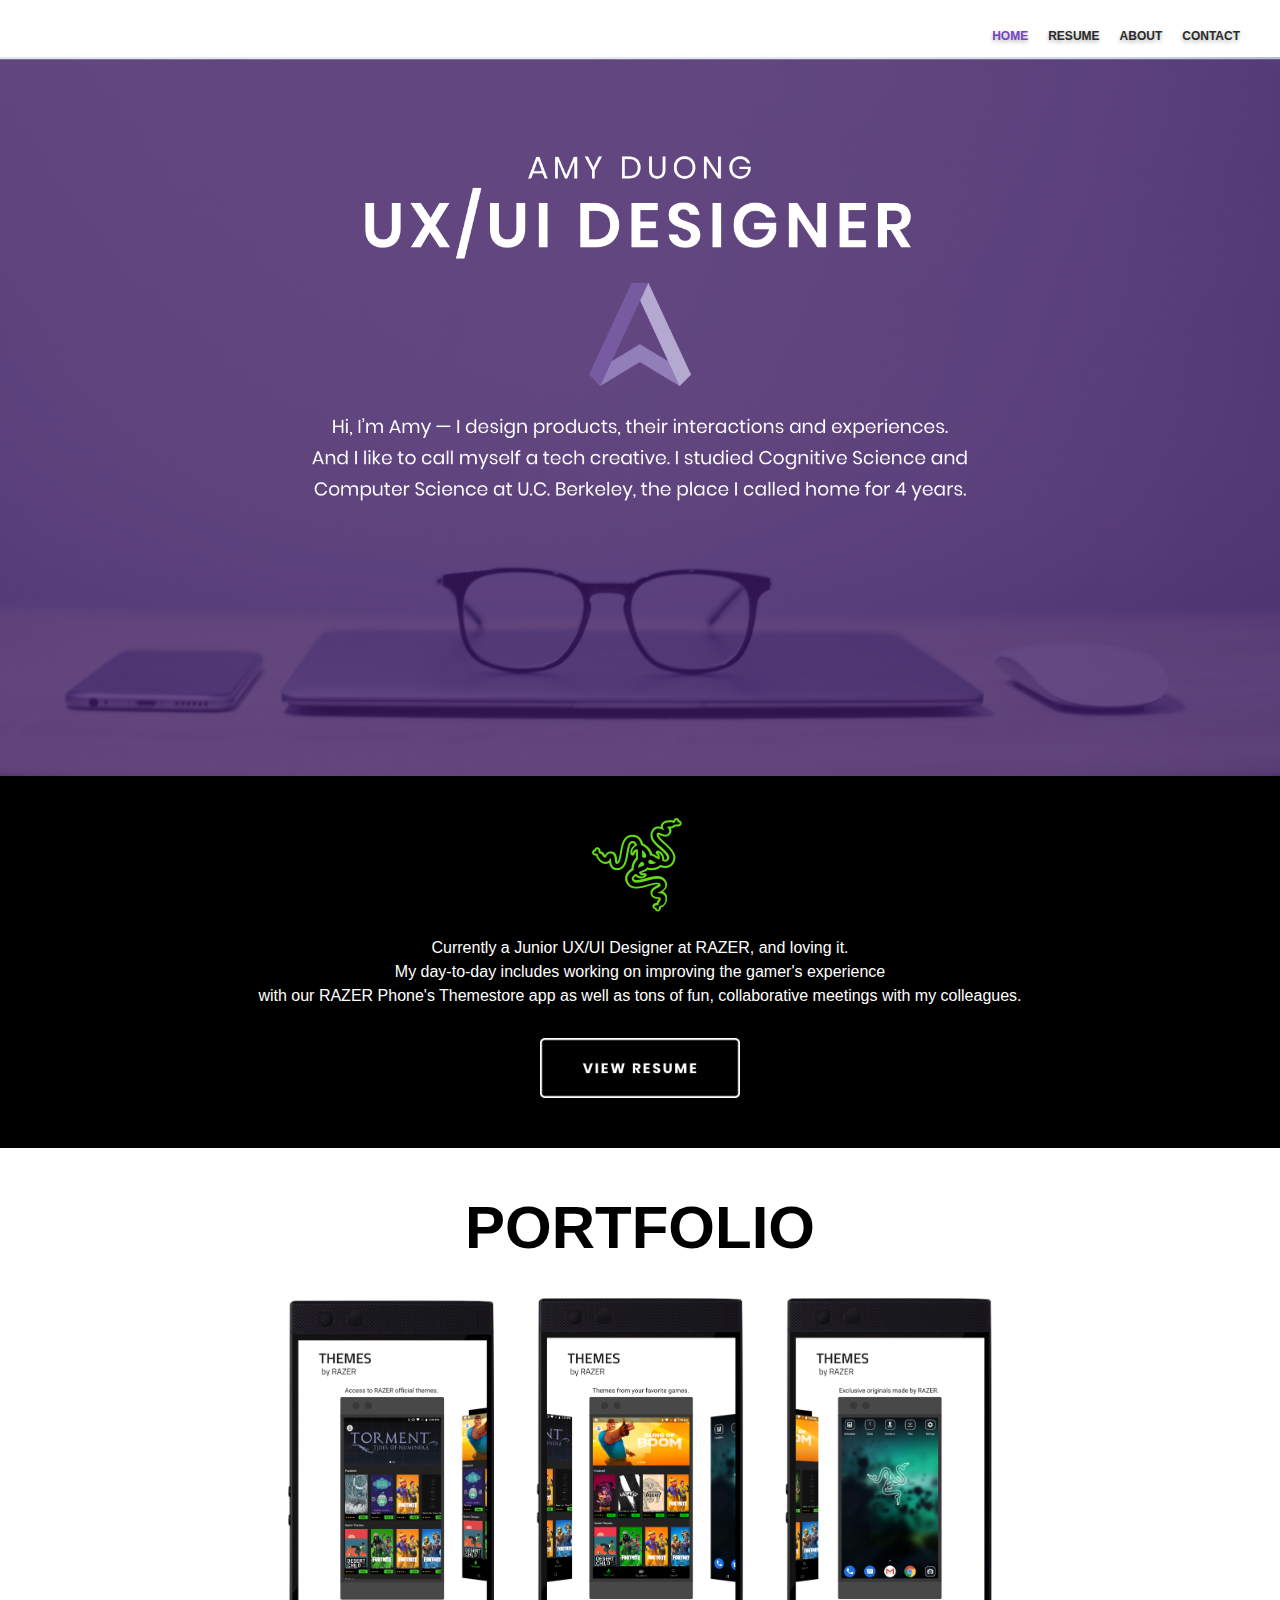
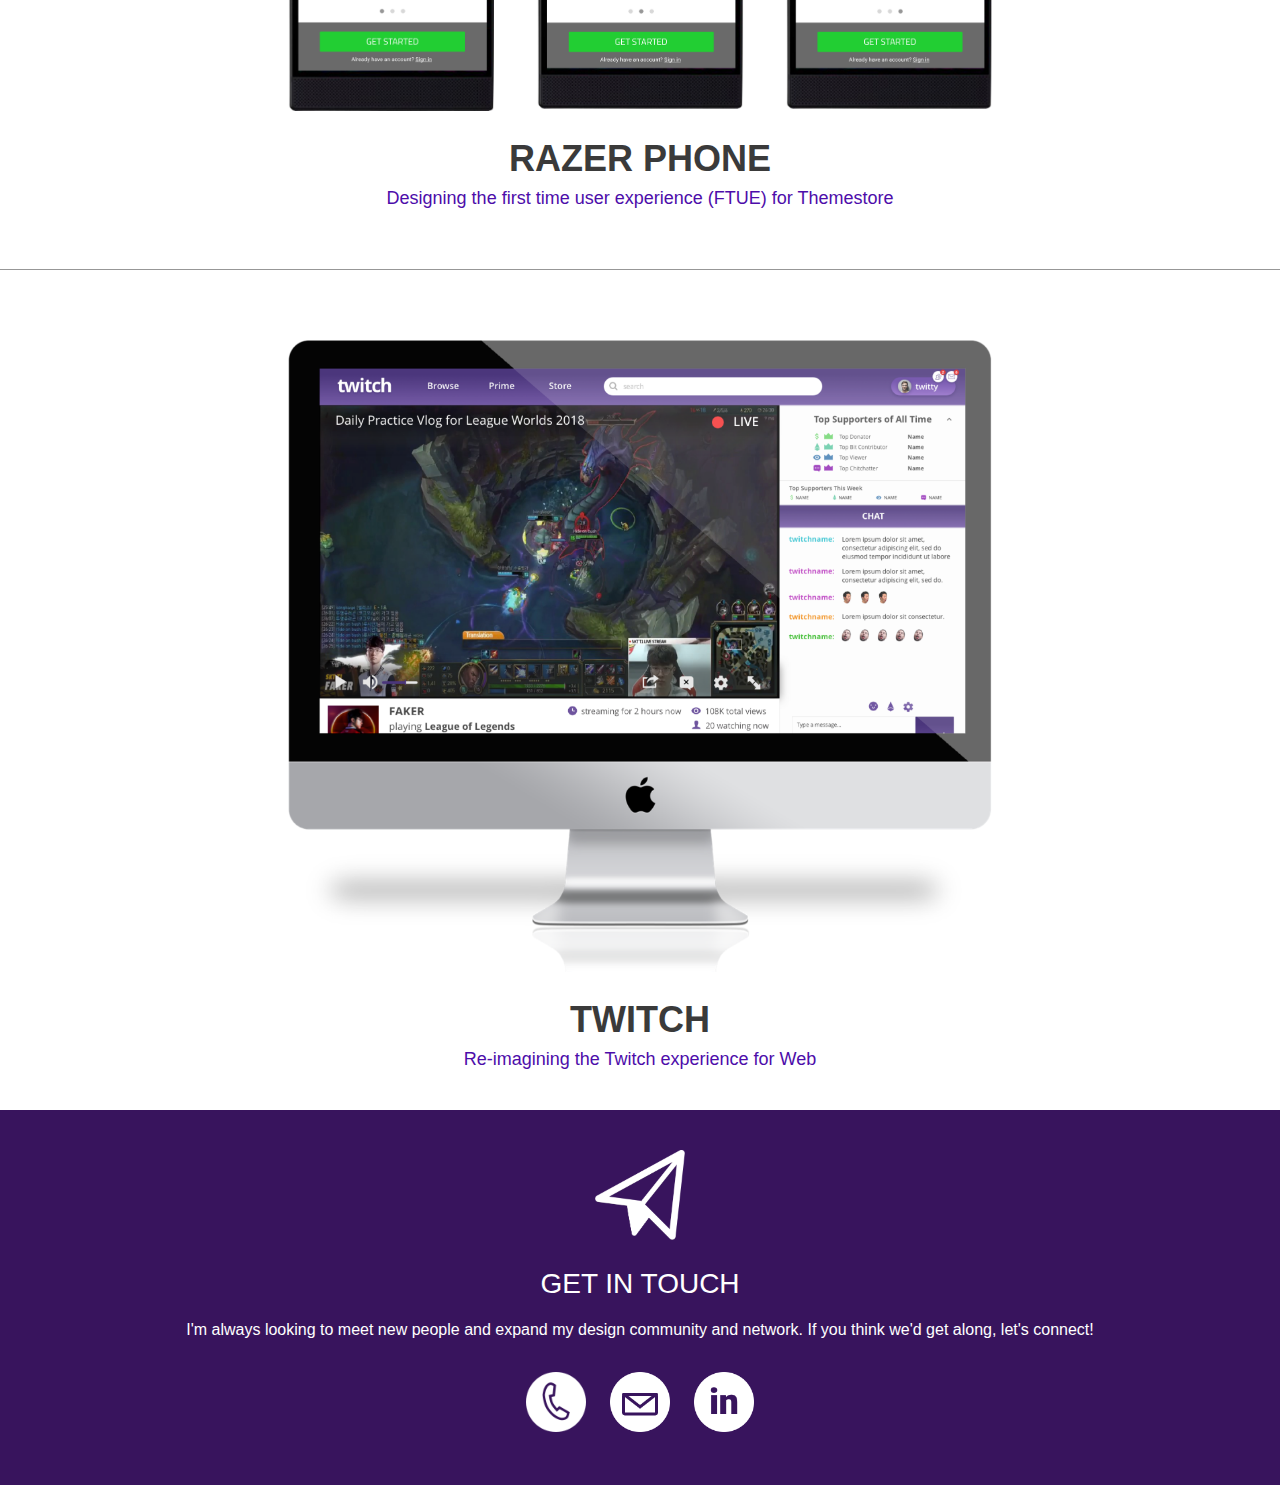
==== commit c729441e: "Heitic typo, Red hover, Portfolio Pages, etc." ====
--- a/index.html
+++ b/index.html
@@ -48,15 +48,15 @@
 			</div>
 			
 			<h4 class="mobile-hide"> PORTFOLIO </h4>
-			<a href="#.html"> <img id="proj1-mobileimg" class="mobile-show" src="img/rp-image-mobile.png"> </a>
-			<a href="#.html"> <img id="proj1-desktopimg" class="mobile-hide" src="img/rp-image-desktop.png"> </a>
-			<a href="#.html"> <h2> RAZER PHONE </h2> </a>
+			<a href="razerftue.html"> <img id="proj1-mobileimg" class="mobile-show" src="img/rp-image-mobile.png"> </a>
+			<a href="razerftue.html"> <img id="proj1-desktopimg" class="mobile-hide" src="img/rp-image-desktop.png"> </a>
+			<a href="razerftue.html"> <h2> RAZER PHONE </h2> </a>
 			<h1> Designing the first time user experience (FTUE) for Themestore </h1>
 
 			<div id="proj1-2border"> </div>
-			<a href="#.html"> <img id="proj2-mobileimg" class="mobile-show" src="img/twitch-image-mobile.png"> </a>
-			<a href="#.html"> <img id="proj2-desktopimg" class="mobile-hide" src="img/twitch-image-desktop.png"> </a>
-			<a href="#.html"> <h2> TWITCH </h2> </a>
+			<a href="twitchredesign.html"> <img id="proj2-mobileimg" class="mobile-show" src="img/twitch-image-mobile.png"> </a>
+			<a href="twitchredesign.html"> <img id="proj2-desktopimg" class="mobile-hide" src="img/twitch-image-desktop.png"> </a>
+			<a href="twitchredesign.html"> <h2> TWITCH </h2> </a>
 			<h1> Re-imagining the Twitch experience for Web </h1>
 
 			<section class="mobile-hide"> 
--- a/style.css
+++ b/style.css
@@ -129,7 +129,7 @@
 	nav ul li {
 		display: inline-block;
 		float: left;
-		font-family: 'Heitic SC', 'Heiti TC', sans-serif;
+		font-family: 'Heiti SC', 'Heiti TC', sans-serif;
 		font-size: 14px;
 		padding: 10px;
 		color: #2A2A2A;
@@ -147,7 +147,7 @@
 	}
 
 	nav ul li a:hover {
-		color: red;
+		color: gray;
 	}
 
 }
